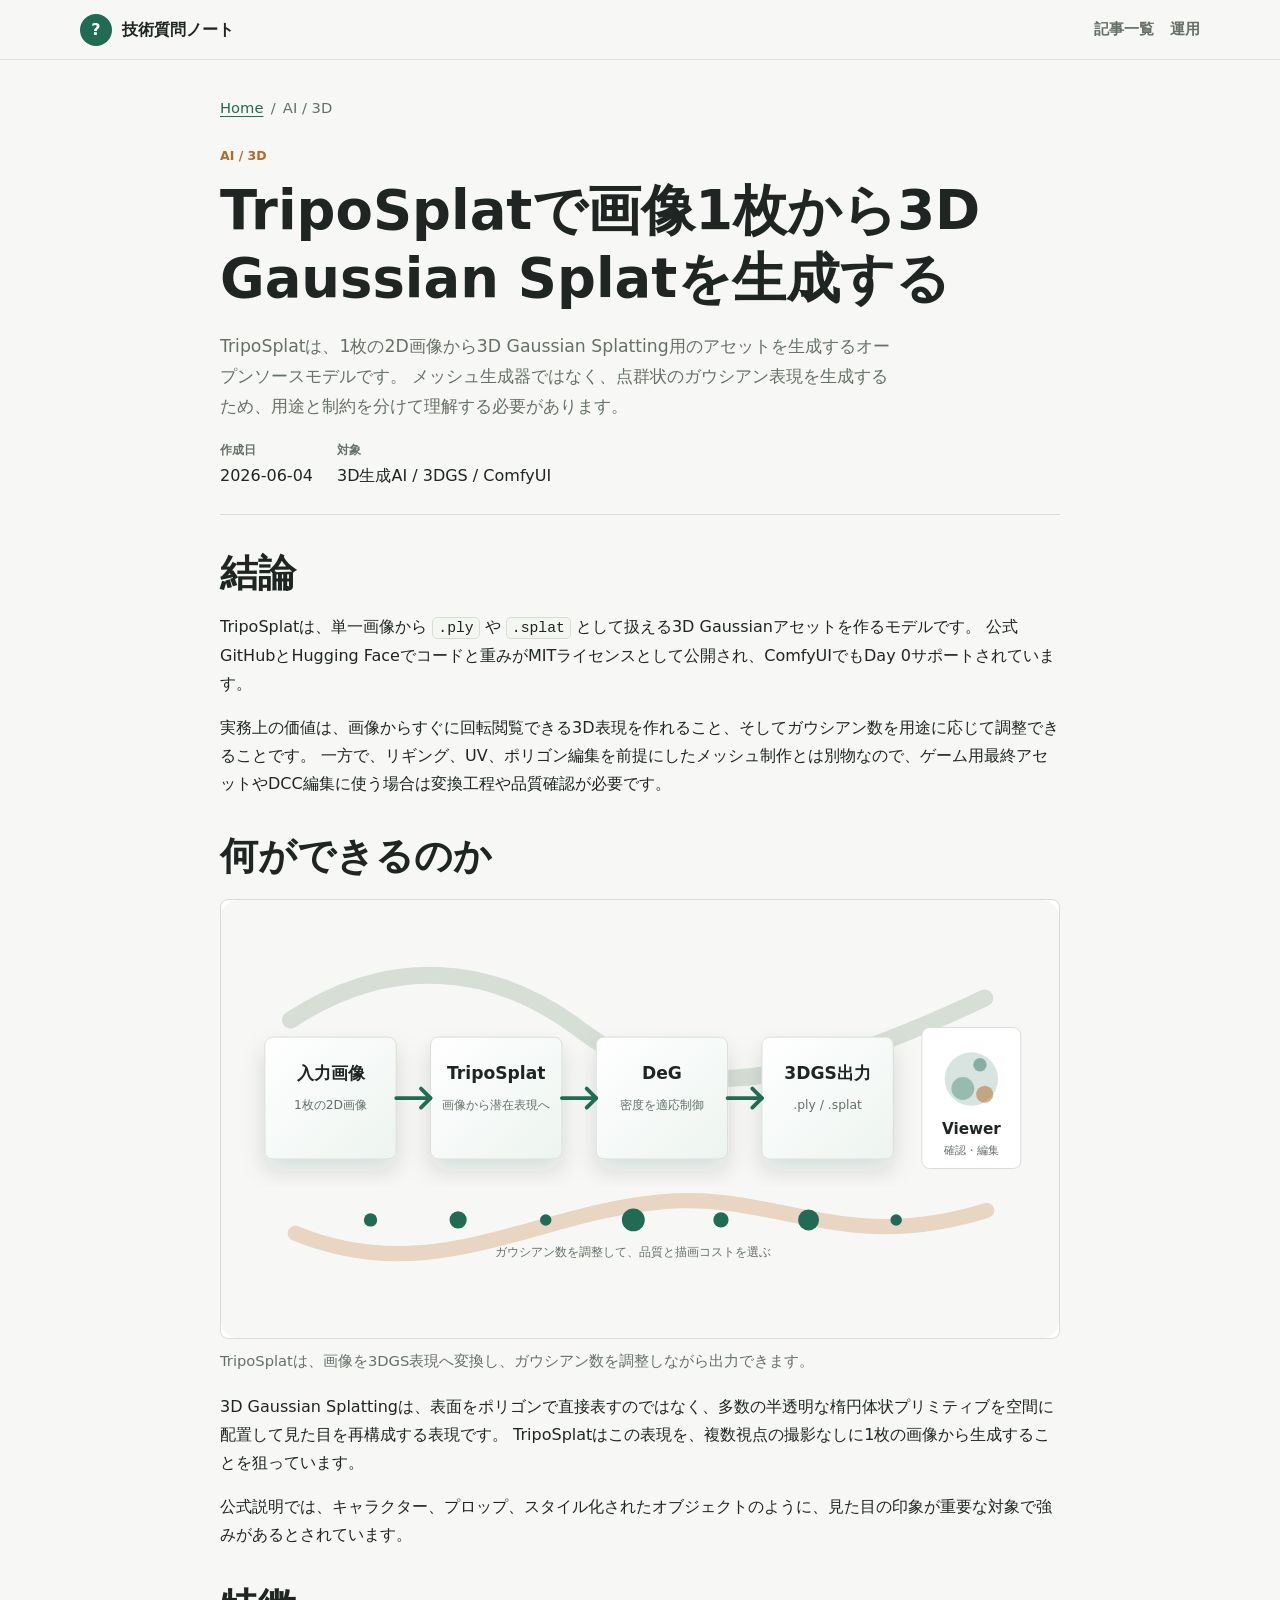
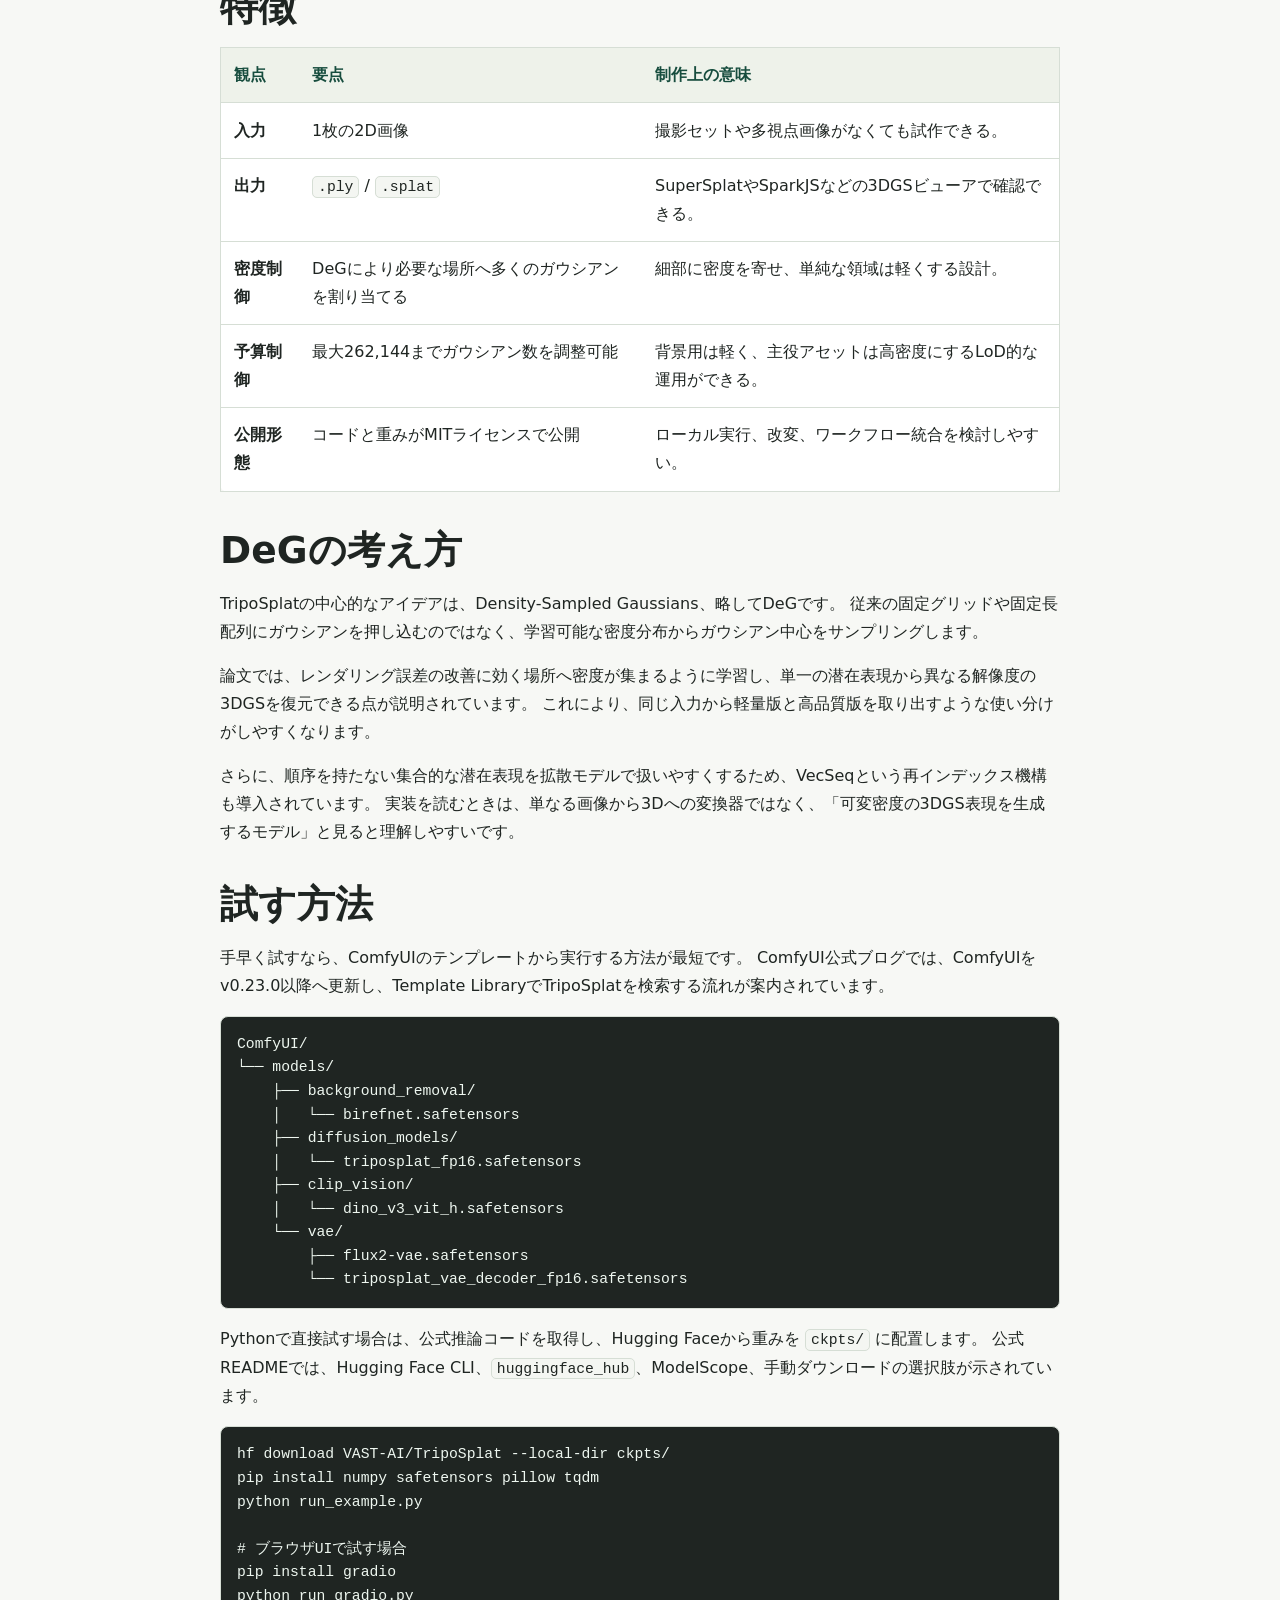
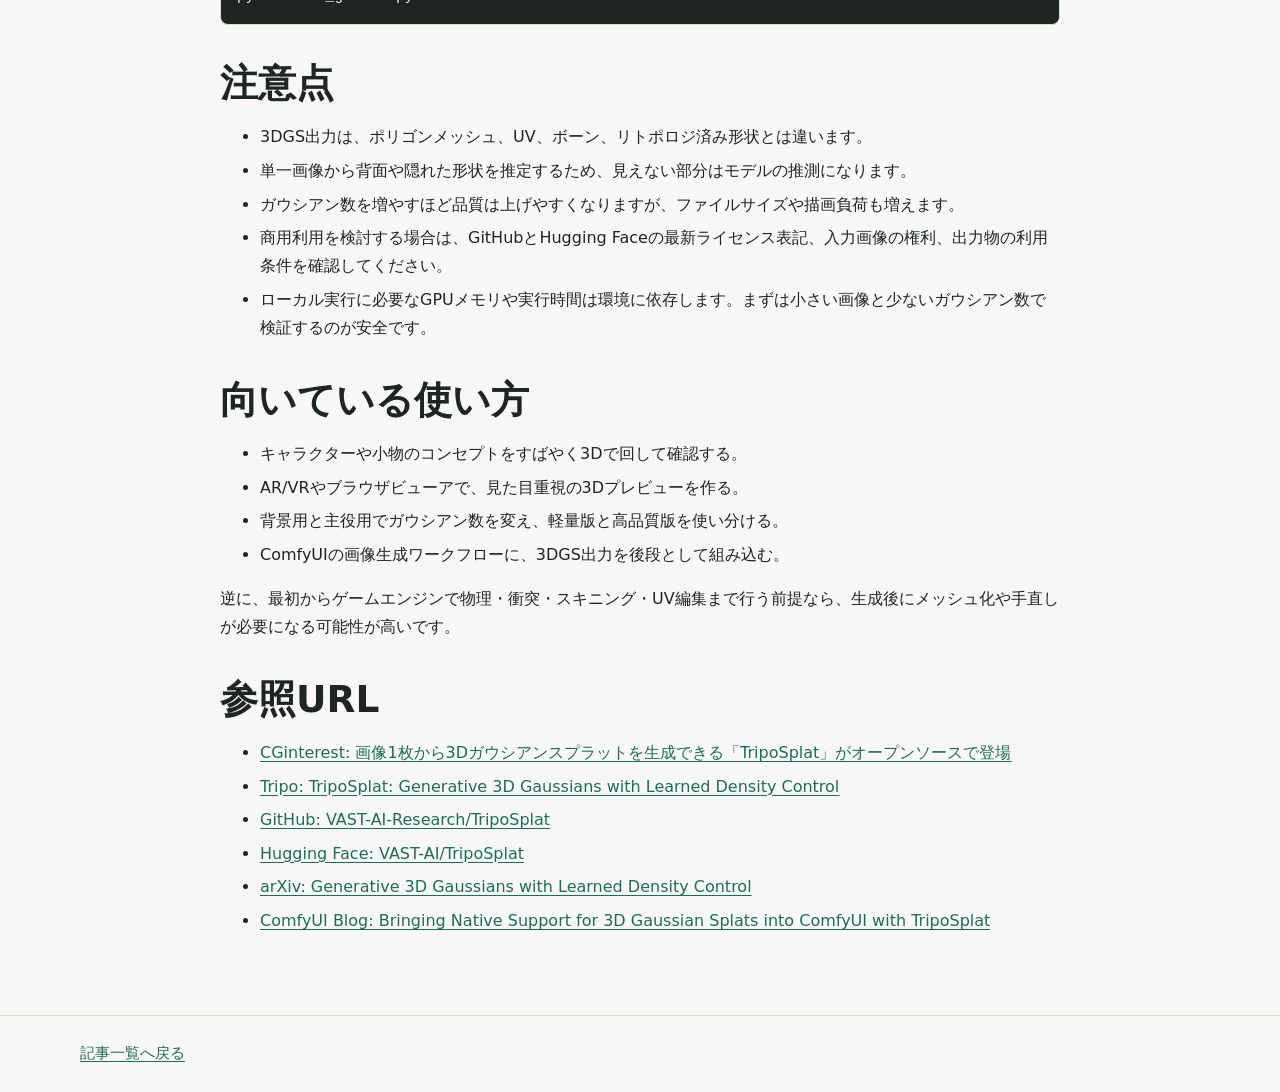
==== ai/triposplat-single-image-3dgs/index.html @ dc4f2542 "Add TripoSplat note and commit automation" ====
<!doctype html>
<!-- TripoSplatの概要、仕組み、導入方法、制作時の注意点を整理する技術ノートです。 -->
<html lang="ja">
  <head>
    <meta charset="utf-8">
    <meta name="viewport" content="width=device-width, initial-scale=1">
    <title>TripoSplatで画像1枚から3D Gaussian Splatを生成する | 技術質問ノート</title>
    <meta
      name="description"
      content="画像1枚から3D Gaussian Splatを生成するオープンソースモデルTripoSplatの特徴、DeGの考え方、ComfyUIでの試し方、注意点を整理します。"
    >
    <link rel="stylesheet" href="../../styles/site.css">
  </head>
  <body>
    <header class="site-header">
      <div class="site-header__inner">
        <a class="site-title" href="../../" aria-label="技術質問ノートのトップへ">
          <span class="site-title__mark">?</span>
          <span>技術質問ノート</span>
        </a>
        <nav class="site-nav" aria-label="主要ナビゲーション">
          <a href="../../#notes">記事一覧</a>
          <a href="../../#workflow">運用</a>
        </nav>
      </div>
    </header>

    <main class="article-layout">
      <article class="article">
        <nav class="breadcrumb" aria-label="パンくずリスト">
          <a href="../../">Home</a>
          <span aria-hidden="true">/</span>
          <span>AI / 3D</span>
        </nav>

        <header class="article-header">
          <p class="eyebrow">AI / 3D</p>
          <h1>TripoSplatで画像1枚から3D Gaussian Splatを生成する</h1>
          <p class="article-summary">
            TripoSplatは、1枚の2D画像から3D Gaussian Splatting用のアセットを生成するオープンソースモデルです。
            メッシュ生成器ではなく、点群状のガウシアン表現を生成するため、用途と制約を分けて理解する必要があります。
          </p>
          <dl class="article-meta">
            <div>
              <dt>作成日</dt>
              <dd><time datetime="2026-06-04">2026-06-04</time></dd>
            </div>
            <div>
              <dt>対象</dt>
              <dd>3D生成AI / 3DGS / ComfyUI</dd>
            </div>
          </dl>
        </header>

        <section aria-labelledby="summary-title">
          <h2 id="summary-title">結論</h2>
          <p>
            TripoSplatは、単一画像から <code>.ply</code> や <code>.splat</code> として扱える3D Gaussianアセットを作るモデルです。
            公式GitHubとHugging Faceでコードと重みがMITライセンスとして公開され、ComfyUIでもDay 0サポートされています。
          </p>
          <p>
            実務上の価値は、画像からすぐに回転閲覧できる3D表現を作れること、そしてガウシアン数を用途に応じて調整できることです。
            一方で、リギング、UV、ポリゴン編集を前提にしたメッシュ制作とは別物なので、ゲーム用最終アセットやDCC編集に使う場合は変換工程や品質確認が必要です。
          </p>
        </section>

        <section aria-labelledby="overview-title">
          <h2 id="overview-title">何ができるのか</h2>
          <figure>
            <img
              src="../../images/triposplat-flow.svg"
              alt="入力画像からTripoSplatを通して3D Gaussian Splatを出力し、ビューアや制作パイプラインで確認する流れ"
              width="880"
              height="460"
            >
            <figcaption>TripoSplatは、画像を3DGS表現へ変換し、ガウシアン数を調整しながら出力できます。</figcaption>
          </figure>
          <p>
            3D Gaussian Splattingは、表面をポリゴンで直接表すのではなく、多数の半透明な楕円体状プリミティブを空間に配置して見た目を再構成する表現です。
            TripoSplatはこの表現を、複数視点の撮影なしに1枚の画像から生成することを狙っています。
          </p>
          <p>
            公式説明では、キャラクター、プロップ、スタイル化されたオブジェクトのように、見た目の印象が重要な対象で強みがあるとされています。
          </p>
        </section>

        <section aria-labelledby="features-title">
          <h2 id="features-title">特徴</h2>
          <div class="table-scroll" role="region" aria-label="TripoSplatの主要特徴">
            <table>
              <thead>
                <tr>
                  <th scope="col">観点</th>
                  <th scope="col">要点</th>
                  <th scope="col">制作上の意味</th>
                </tr>
              </thead>
              <tbody>
                <tr>
                  <th scope="row">入力</th>
                  <td>1枚の2D画像</td>
                  <td>撮影セットや多視点画像がなくても試作できる。</td>
                </tr>
                <tr>
                  <th scope="row">出力</th>
                  <td><code>.ply</code> / <code>.splat</code></td>
                  <td>SuperSplatやSparkJSなどの3DGSビューアで確認できる。</td>
                </tr>
                <tr>
                  <th scope="row">密度制御</th>
                  <td>DeGにより必要な場所へ多くのガウシアンを割り当てる</td>
                  <td>細部に密度を寄せ、単純な領域は軽くする設計。</td>
                </tr>
                <tr>
                  <th scope="row">予算制御</th>
                  <td>最大262,144までガウシアン数を調整可能</td>
                  <td>背景用は軽く、主役アセットは高密度にするLoD的な運用ができる。</td>
                </tr>
                <tr>
                  <th scope="row">公開形態</th>
                  <td>コードと重みがMITライセンスで公開</td>
                  <td>ローカル実行、改変、ワークフロー統合を検討しやすい。</td>
                </tr>
              </tbody>
            </table>
          </div>
        </section>

        <section aria-labelledby="deg-title">
          <h2 id="deg-title">DeGの考え方</h2>
          <p>
            TripoSplatの中心的なアイデアは、Density-Sampled Gaussians、略してDeGです。
            従来の固定グリッドや固定長配列にガウシアンを押し込むのではなく、学習可能な密度分布からガウシアン中心をサンプリングします。
          </p>
          <p>
            論文では、レンダリング誤差の改善に効く場所へ密度が集まるように学習し、単一の潜在表現から異なる解像度の3DGSを復元できる点が説明されています。
            これにより、同じ入力から軽量版と高品質版を取り出すような使い分けがしやすくなります。
          </p>
          <p>
            さらに、順序を持たない集合的な潜在表現を拡散モデルで扱いやすくするため、VecSeqという再インデックス機構も導入されています。
            実装を読むときは、単なる画像から3Dへの変換器ではなく、「可変密度の3DGS表現を生成するモデル」と見ると理解しやすいです。
          </p>
        </section>

        <section aria-labelledby="try-title">
          <h2 id="try-title">試す方法</h2>
          <p>
            手早く試すなら、ComfyUIのテンプレートから実行する方法が最短です。
            ComfyUI公式ブログでは、ComfyUIをv0.23.0以降へ更新し、Template LibraryでTripoSplatを検索する流れが案内されています。
          </p>
          <pre><code>ComfyUI/
└── models/
    ├── background_removal/
    │   └── birefnet.safetensors
    ├── diffusion_models/
    │   └── triposplat_fp16.safetensors
    ├── clip_vision/
    │   └── dino_v3_vit_h.safetensors
    └── vae/
        ├── flux2-vae.safetensors
        └── triposplat_vae_decoder_fp16.safetensors</code></pre>
          <p>
            Pythonで直接試す場合は、公式推論コードを取得し、Hugging Faceから重みを <code>ckpts/</code> に配置します。
            公式READMEでは、Hugging Face CLI、<code>huggingface_hub</code>、ModelScope、手動ダウンロードの選択肢が示されています。
          </p>
          <pre><code>hf download VAST-AI/TripoSplat --local-dir ckpts/
pip install numpy safetensors pillow tqdm
python run_example.py

# ブラウザUIで試す場合
pip install gradio
python run_gradio.py</code></pre>
        </section>

        <section aria-labelledby="cautions-title">
          <h2 id="cautions-title">注意点</h2>
          <ul>
            <li>3DGS出力は、ポリゴンメッシュ、UV、ボーン、リトポロジ済み形状とは違います。</li>
            <li>単一画像から背面や隠れた形状を推定するため、見えない部分はモデルの推測になります。</li>
            <li>ガウシアン数を増やすほど品質は上げやすくなりますが、ファイルサイズや描画負荷も増えます。</li>
            <li>商用利用を検討する場合は、GitHubとHugging Faceの最新ライセンス表記、入力画像の権利、出力物の利用条件を確認してください。</li>
            <li>ローカル実行に必要なGPUメモリや実行時間は環境に依存します。まずは小さい画像と少ないガウシアン数で検証するのが安全です。</li>
          </ul>
        </section>

        <section aria-labelledby="usecase-title">
          <h2 id="usecase-title">向いている使い方</h2>
          <ul>
            <li>キャラクターや小物のコンセプトをすばやく3Dで回して確認する。</li>
            <li>AR/VRやブラウザビューアで、見た目重視の3Dプレビューを作る。</li>
            <li>背景用と主役用でガウシアン数を変え、軽量版と高品質版を使い分ける。</li>
            <li>ComfyUIの画像生成ワークフローに、3DGS出力を後段として組み込む。</li>
          </ul>
          <p>
            逆に、最初からゲームエンジンで物理・衝突・スキニング・UV編集まで行う前提なら、生成後にメッシュ化や手直しが必要になる可能性が高いです。
          </p>
        </section>

        <section aria-labelledby="references-title">
          <h2 id="references-title">参照URL</h2>
          <ul>
            <li>
              <a href="https://cginterest.com/2026/06/03/%E7%94%BB%E5%83%8F1%E6%9E%9A%E3%81%8B%E3%82%893d%E3%82%AC%E3%82%A6%E3%82%B7%E3%82%A2%E3%83%B3%E3%82%B9%E3%83%97%E3%83%A9%E3%83%83%E3%83%88%E3%82%92%E7%94%9F%E6%88%90%E3%81%A7%E3%81%8D%E3%82%8B/">
                CGinterest: 画像1枚から3Dガウシアンスプラットを生成できる「TripoSplat」がオープンソースで登場
              </a>
            </li>
            <li>
              <a href="https://www.tripo3d.ai/research/triposplat">
                Tripo: TripoSplat: Generative 3D Gaussians with Learned Density Control
              </a>
            </li>
            <li>
              <a href="https://github.com/VAST-AI-Research/TripoSplat">
                GitHub: VAST-AI-Research/TripoSplat
              </a>
            </li>
            <li>
              <a href="https://huggingface.co/VAST-AI/TripoSplat">
                Hugging Face: VAST-AI/TripoSplat
              </a>
            </li>
            <li>
              <a href="https://arxiv.org/abs/2605.16355">
                arXiv: Generative 3D Gaussians with Learned Density Control
              </a>
            </li>
            <li>
              <a href="https://blog.comfy.org/p/bringing-native-support-for-3d-gaussian">
                ComfyUI Blog: Bringing Native Support for 3D Gaussian Splats into ComfyUI with TripoSplat
              </a>
            </li>
          </ul>
        </section>
      </article>
    </main>

    <footer class="site-footer">
      <div class="content-wrap">
        <p><a href="../../">記事一覧へ戻る</a></p>
      </div>
    </footer>
  </body>
</html>
---- styles/site.css ----
/* 技術ノート全体の読みやすさ、レスポンシブ表示、共通UIを定義します。 */
:root {
  color-scheme: light;
  --color-bg: #f7f8f5;
  --color-surface: #ffffff;
  --color-surface-muted: #eef2ea;
  --color-text: #1f2522;
  --color-muted: #657068;
  --color-border: #d6ded5;
  --color-accent: #216b55;
  --color-accent-strong: #174d3e;
  --color-warm: #b46a2a;
  --shadow-soft: 0 16px 38px rgb(31 37 34 / 8%);
  --radius: 8px;
  --content-width: 1120px;
}

* {
  box-sizing: border-box;
}

html {
  scroll-behavior: smooth;
}

body {
  margin: 0;
  background: var(--color-bg);
  color: var(--color-text);
  font-family:
    system-ui,
    -apple-system,
    BlinkMacSystemFont,
    "Segoe UI",
    sans-serif;
  line-height: 1.75;
}

img {
  display: block;
  max-width: 100%;
  height: auto;
}

a {
  color: var(--color-accent);
  text-underline-offset: 0.18em;
}

a:hover {
  color: var(--color-accent-strong);
}

code {
  padding: 0.12em 0.34em;
  border: 1px solid var(--color-border);
  border-radius: 5px;
  background: #f4f6f2;
  font-family: "Cascadia Code", "SFMono-Regular", Consolas, monospace;
  font-size: 0.92em;
}

pre {
  overflow-x: auto;
  padding: 1rem;
  border: 1px solid var(--color-border);
  border-radius: var(--radius);
  background: #1f2522;
  color: #eef7f0;
  line-height: 1.6;
}

pre code {
  padding: 0;
  border: 0;
  background: transparent;
  color: inherit;
}

.site-header {
  position: sticky;
  top: 0;
  z-index: 10;
  border-bottom: 1px solid rgb(214 222 213 / 82%);
  background: rgb(247 248 245 / 92%);
  backdrop-filter: blur(14px);
}

.site-header__inner {
  display: flex;
  align-items: center;
  justify-content: space-between;
  gap: 1rem;
  width: min(100% - 2rem, var(--content-width));
  margin: 0 auto;
  padding: 0.85rem 0;
}

.site-title {
  display: inline-flex;
  align-items: center;
  gap: 0.6rem;
  color: var(--color-text);
  font-weight: 700;
  text-decoration: none;
}

.site-title__mark {
  display: grid;
  width: 2rem;
  height: 2rem;
  place-items: center;
  border-radius: 50%;
  background: var(--color-accent);
  color: #ffffff;
}

.site-nav {
  display: flex;
  flex-wrap: wrap;
  justify-content: flex-end;
  gap: 0.4rem 1rem;
  font-size: 0.95rem;
}

.site-nav a {
  color: var(--color-muted);
  font-weight: 600;
  text-decoration: none;
}

.site-nav a:hover {
  color: var(--color-accent);
}

.intro-band,
.section-band {
  padding: 4rem 0;
}

.intro-band {
  background: linear-gradient(180deg, #ffffff 0%, var(--color-bg) 100%);
}

.section-band--muted {
  background: var(--color-surface-muted);
}

.content-wrap,
.content-grid {
  width: min(100% - 2rem, var(--content-width));
  margin: 0 auto;
}

.content-grid {
  display: grid;
  gap: 2rem;
}

.content-grid--intro {
  grid-template-columns: minmax(0, 0.95fr) minmax(280px, 0.75fr);
  align-items: center;
}

.eyebrow {
  margin: 0 0 0.65rem;
  color: var(--color-warm);
  font-size: 0.78rem;
  font-weight: 800;
  letter-spacing: 0;
  text-transform: uppercase;
}

h1,
h2,
h3,
p {
  overflow-wrap: anywhere;
}

h1,
h2,
h3 {
  margin: 0;
  line-height: 1.25;
}

h1 {
  max-width: 13em;
  font-size: clamp(2.1rem, 6vw, 4.4rem);
}

h2 {
  font-size: clamp(1.55rem, 3vw, 2.35rem);
}

h3 {
  font-size: 1.1rem;
}

.intro-lead,
.article-summary {
  max-width: 42rem;
  color: var(--color-muted);
  font-size: 1.08rem;
}

.flow-image {
  border: 1px solid var(--color-border);
  border-radius: var(--radius);
  background: var(--color-surface);
  box-shadow: var(--shadow-soft);
}

.section-heading {
  margin-bottom: 1.5rem;
}

.note-list {
  display: grid;
  grid-template-columns: repeat(auto-fit, minmax(min(100%, 320px), 1fr));
  gap: 1rem;
}

.note-card {
  padding: 1.15rem;
  border: 1px solid var(--color-border);
  border-radius: var(--radius);
  background: var(--color-surface);
  box-shadow: var(--shadow-soft);
}

.note-card__meta {
  display: flex;
  flex-wrap: wrap;
  align-items: center;
  justify-content: space-between;
  gap: 0.5rem;
  margin-bottom: 0.75rem;
  color: var(--color-muted);
  font-size: 0.9rem;
}

.category-label {
  display: inline-flex;
  align-items: center;
  min-height: 1.75rem;
  padding: 0 0.6rem;
  border: 1px solid #b7c8bf;
  border-radius: 999px;
  color: var(--color-accent-strong);
  font-weight: 700;
}

.note-card h3 a {
  color: var(--color-text);
  text-decoration: none;
}

.note-card h3 a:hover {
  color: var(--color-accent);
}

.note-card p {
  margin: 0.8rem 0 0;
  color: var(--color-muted);
}

.workflow-list {
  display: grid;
  gap: 0.85rem;
  padding: 0;
  list-style: none;
}

.workflow-list li {
  display: grid;
  grid-template-columns: 2.3rem minmax(0, 1fr);
  gap: 0.85rem;
  align-items: start;
  padding: 1rem;
  border: 1px solid #c9d4c8;
  border-radius: var(--radius);
  background: rgb(255 255 255 / 72%);
}

.workflow-list__number {
  display: grid;
  width: 2.3rem;
  height: 2.3rem;
  place-items: center;
  border-radius: 50%;
  background: var(--color-accent);
  color: #ffffff;
  font-weight: 800;
}

.workflow-list p {
  margin: 0.35rem 0 0;
  color: var(--color-muted);
}

.article-layout {
  padding: 2.2rem 0 4rem;
}

.article {
  width: min(100% - 2rem, 840px);
  margin: 0 auto;
}

.breadcrumb {
  display: flex;
  flex-wrap: wrap;
  gap: 0.45rem;
  margin-bottom: 1.5rem;
  color: var(--color-muted);
  font-size: 0.92rem;
}

.article-header {
  margin-bottom: 2rem;
  padding-bottom: 1.5rem;
  border-bottom: 1px solid var(--color-border);
}

.article-header h1 {
  max-width: 16em;
  font-size: clamp(2rem, 5vw, 3.4rem);
}

.article-meta {
  display: flex;
  flex-wrap: wrap;
  gap: 0.7rem 1.5rem;
  margin: 1rem 0 0;
}

.article-meta div {
  display: grid;
  gap: 0.1rem;
}

.article-meta dt {
  color: var(--color-muted);
  font-size: 0.78rem;
  font-weight: 800;
}

.article-meta dd {
  margin: 0;
}

.article section {
  margin-top: 2.2rem;
}

.article section > h2 {
  margin-bottom: 0.8rem;
}

.article figure {
  margin: 1.2rem 0;
}

.article figure img {
  border: 1px solid var(--color-border);
  border-radius: var(--radius);
  background: var(--color-surface);
}

.article figcaption {
  margin-top: 0.55rem;
  color: var(--color-muted);
  font-size: 0.92rem;
}

.article li + li {
  margin-top: 0.35rem;
}

.table-scroll {
  overflow-x: auto;
  margin: 1rem 0;
}

table {
  width: 100%;
  min-width: 680px;
  border-collapse: collapse;
  border: 1px solid var(--color-border);
  border-radius: var(--radius);
  background: var(--color-surface);
}

th,
td {
  padding: 0.82rem;
  border-bottom: 1px solid var(--color-border);
  text-align: left;
  vertical-align: top;
}

thead th {
  background: var(--color-surface-muted);
  color: var(--color-accent-strong);
}

tbody tr:last-child th,
tbody tr:last-child td {
  border-bottom: 0;
}

.check-list li::marker {
  color: var(--color-accent);
}

.site-footer {
  padding: 1.5rem 0;
  border-top: 1px solid var(--color-border);
  color: var(--color-muted);
  font-size: 0.92rem;
}

.site-footer p {
  margin: 0;
}

@media (max-width: 760px) {
  .site-header__inner {
    align-items: flex-start;
    flex-direction: column;
  }

  .site-nav {
    justify-content: flex-start;
  }

  .intro-band,
  .section-band {
    padding: 2.6rem 0;
  }

  .content-grid--intro {
    grid-template-columns: 1fr;
  }

  .workflow-list li {
    grid-template-columns: 2rem minmax(0, 1fr);
  }

  .workflow-list__number {
    width: 2rem;
    height: 2rem;
  }
}
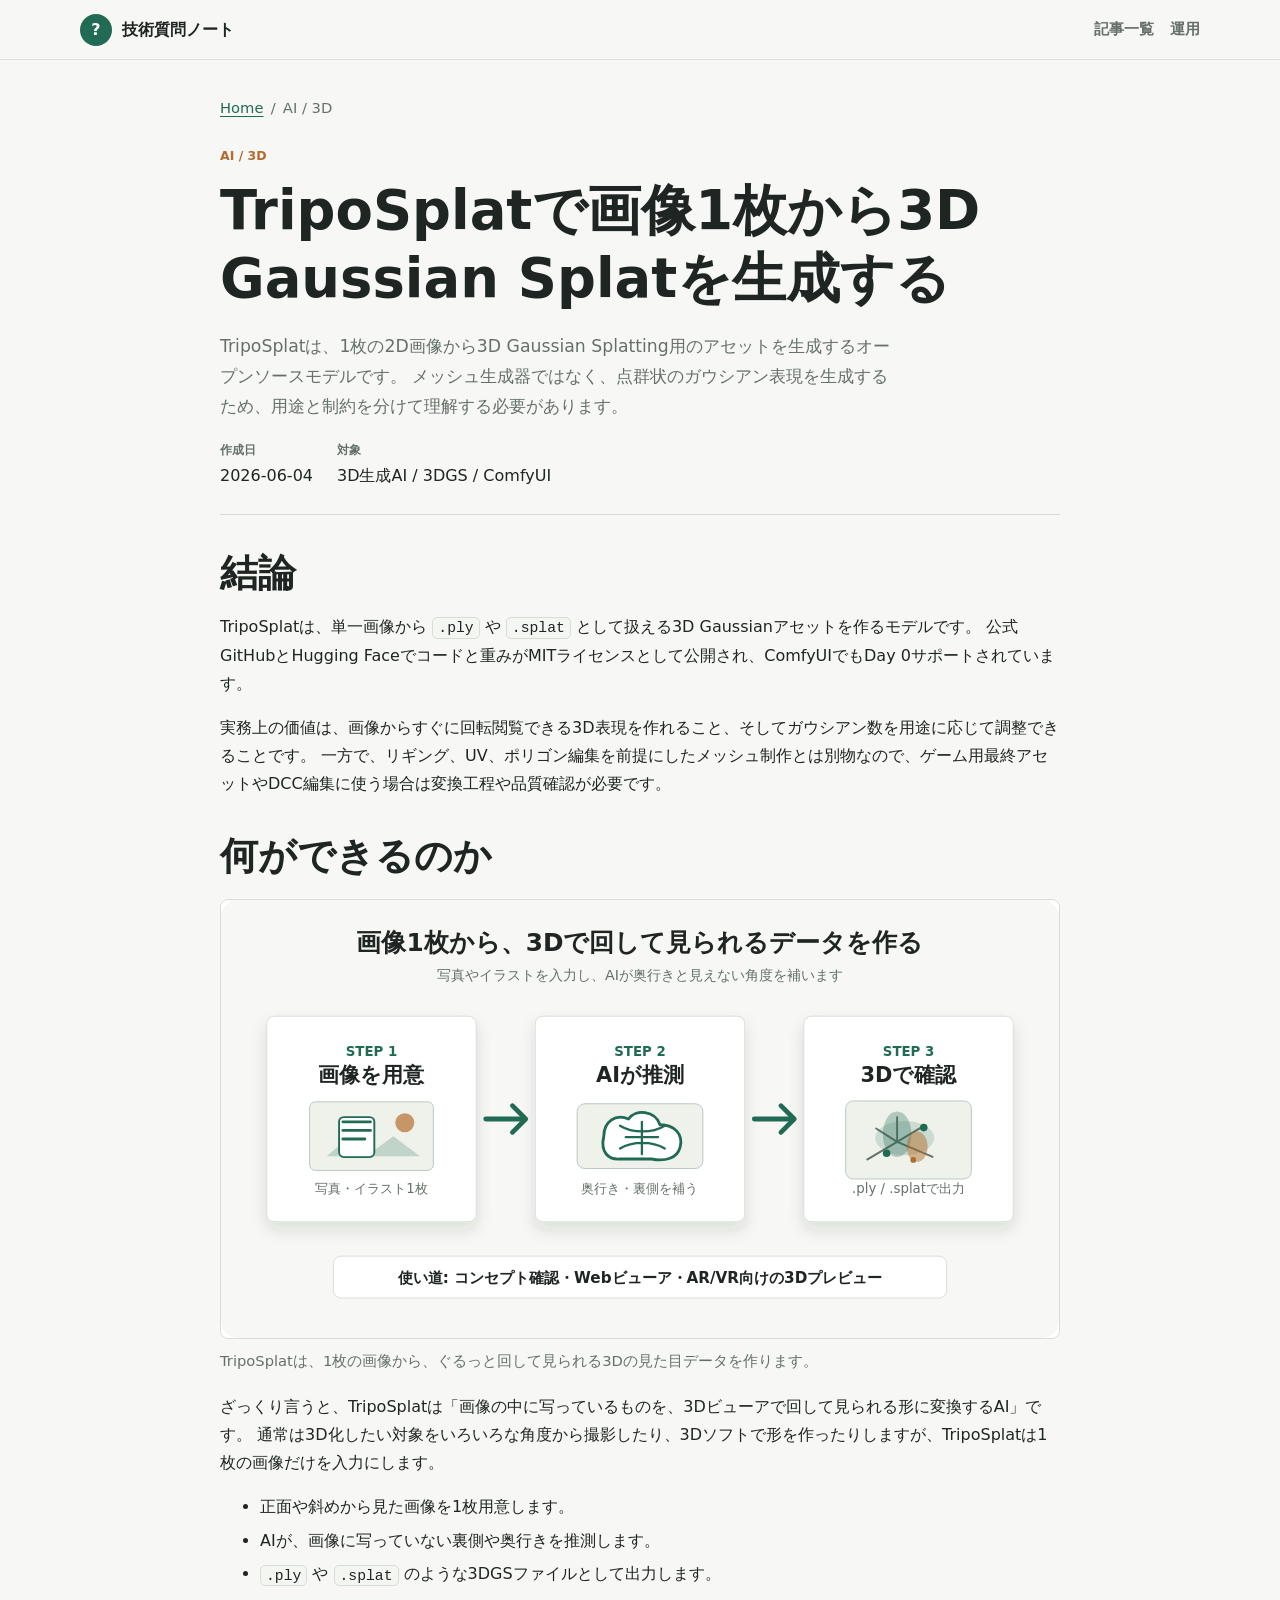
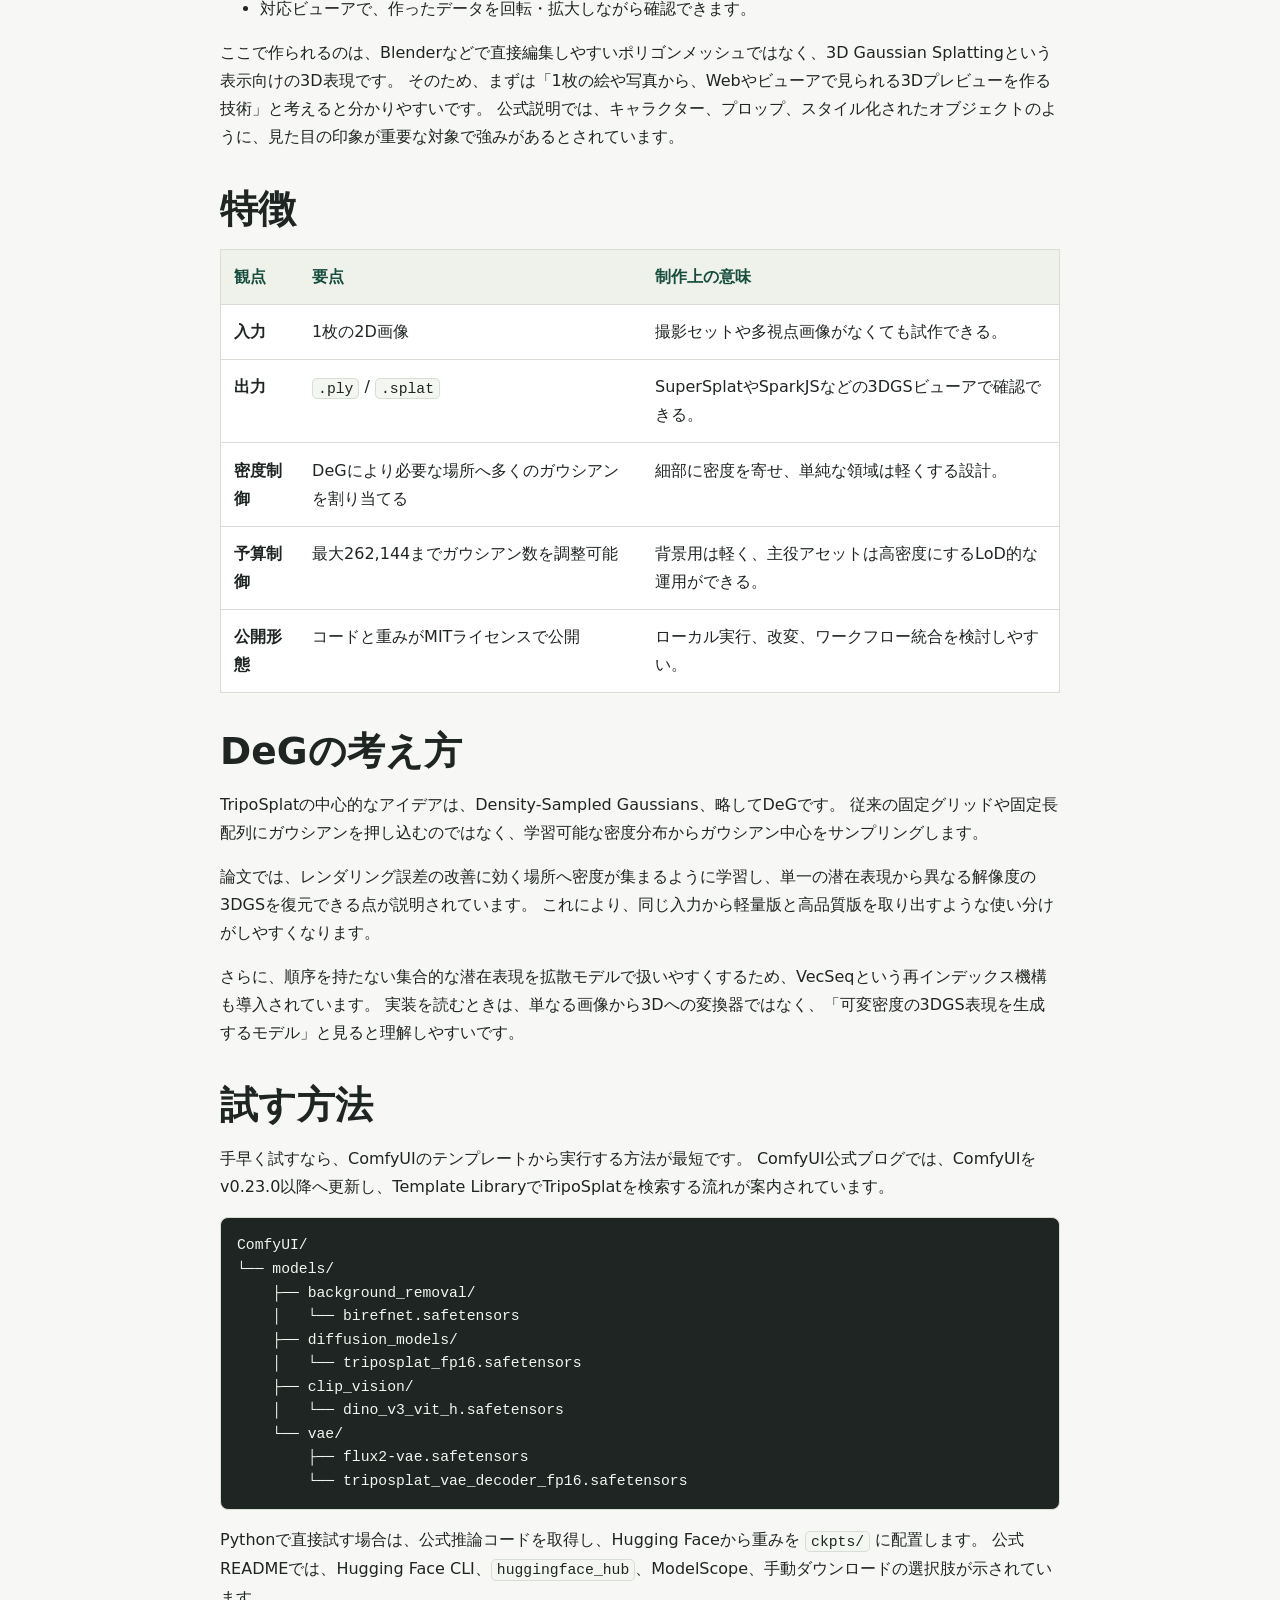
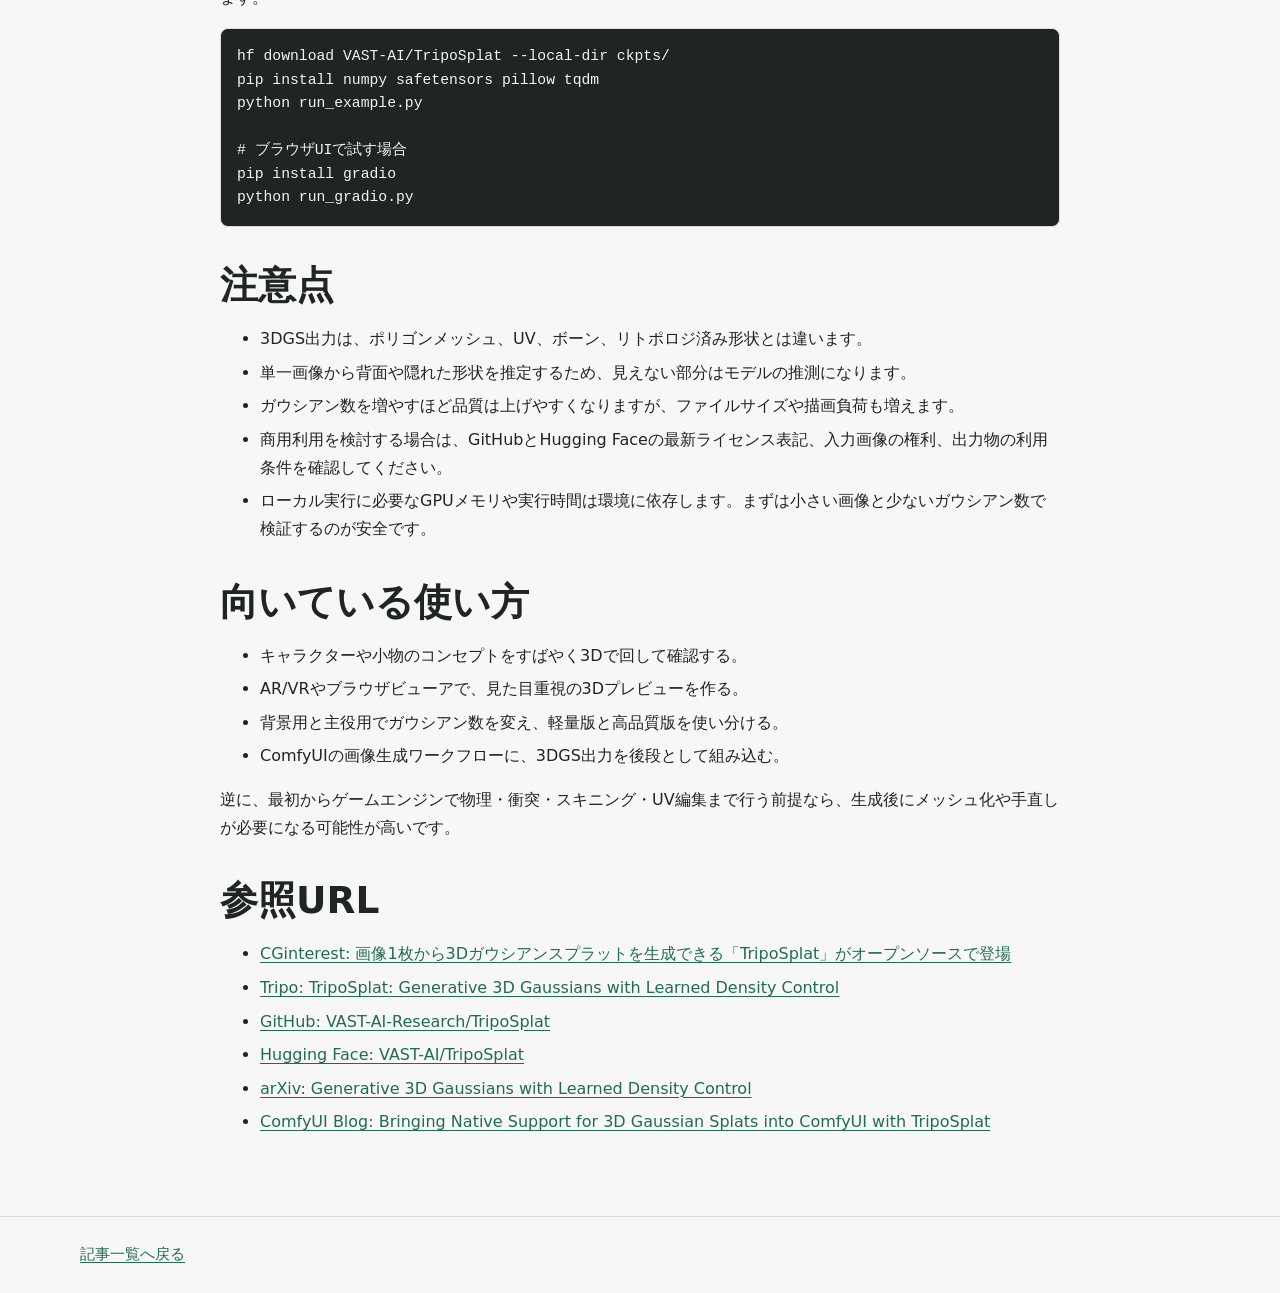
==== commit 779466de: "Improve TripoSplat overview diagram" ====
--- a/ai/triposplat-single-image-3dgs/index.html
+++ b/ai/triposplat-single-image-3dgs/index.html
@@ -69,17 +69,25 @@
           <figure>
             <img
               src="../../images/triposplat-flow.svg"
-              alt="入力画像からTripoSplatを通して3D Gaussian Splatを出力し、ビューアや制作パイプラインで確認する流れ"
+              alt="画像1枚をTripoSplatに入力し、AIが見えない角度を補って、3Dビューアで回して見られるデータを作る流れ"
               width="880"
               height="460"
             >
-            <figcaption>TripoSplatは、画像を3DGS表現へ変換し、ガウシアン数を調整しながら出力できます。</figcaption>
+            <figcaption>TripoSplatは、1枚の画像から、ぐるっと回して見られる3Dの見た目データを作ります。</figcaption>
           </figure>
           <p>
-            3D Gaussian Splattingは、表面をポリゴンで直接表すのではなく、多数の半透明な楕円体状プリミティブを空間に配置して見た目を再構成する表現です。
-            TripoSplatはこの表現を、複数視点の撮影なしに1枚の画像から生成することを狙っています。
-          </p>
-          <p>
+            ざっくり言うと、TripoSplatは「画像の中に写っているものを、3Dビューアで回して見られる形に変換するAI」です。
+            通常は3D化したい対象をいろいろな角度から撮影したり、3Dソフトで形を作ったりしますが、TripoSplatは1枚の画像だけを入力にします。
+          </p>
+          <ul>
+            <li>正面や斜めから見た画像を1枚用意します。</li>
+            <li>AIが、画像に写っていない裏側や奥行きを推測します。</li>
+            <li><code>.ply</code> や <code>.splat</code> のような3DGSファイルとして出力します。</li>
+            <li>対応ビューアで、作ったデータを回転・拡大しながら確認できます。</li>
+          </ul>
+          <p>
+            ここで作られるのは、Blenderなどで直接編集しやすいポリゴンメッシュではなく、3D Gaussian Splattingという表示向けの3D表現です。
+            そのため、まずは「1枚の絵や写真から、Webやビューアで見られる3Dプレビューを作る技術」と考えると分かりやすいです。
             公式説明では、キャラクター、プロップ、スタイル化されたオブジェクトのように、見た目の印象が重要な対象で強みがあるとされています。
           </p>
         </section>
